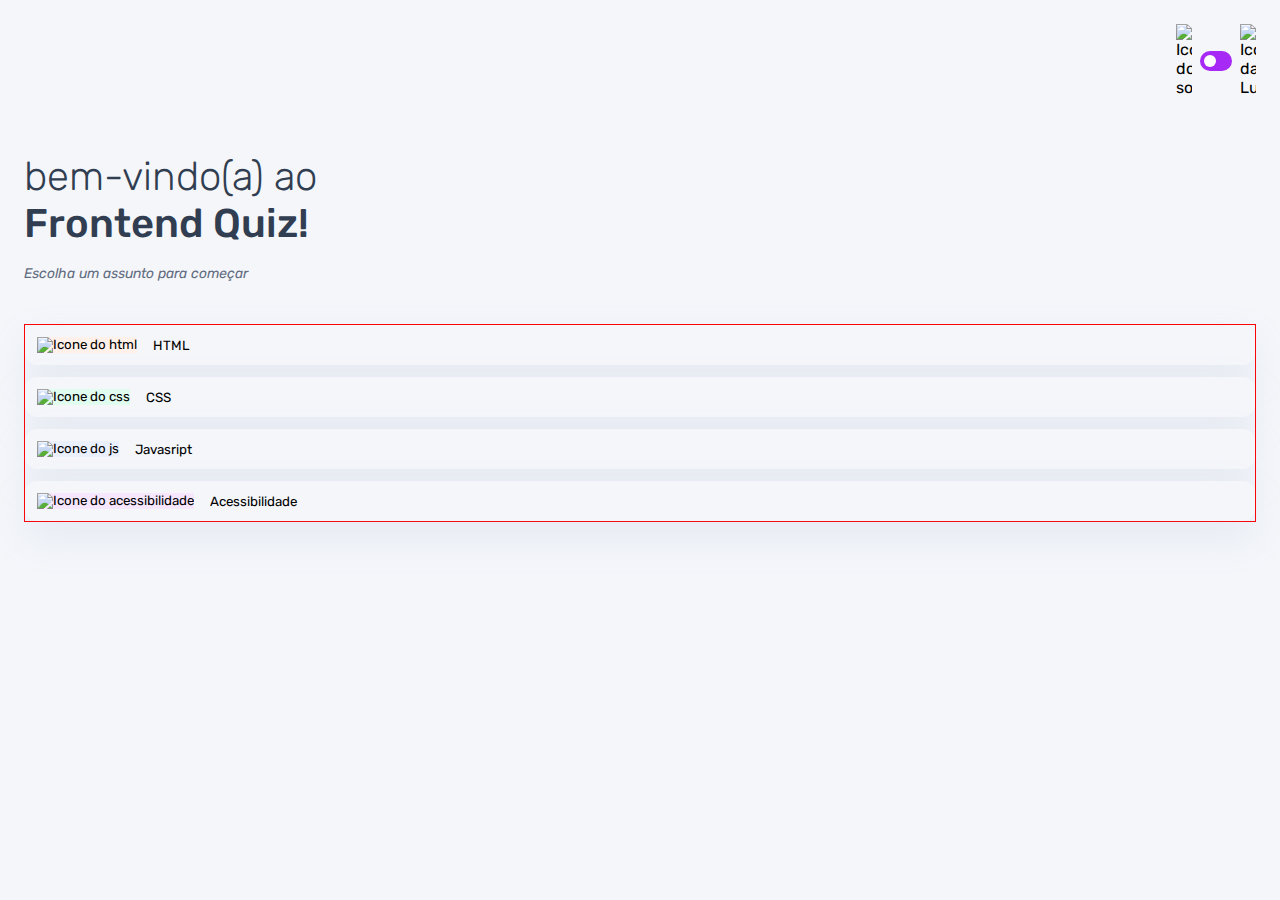
==== index.html @ 38270acf "primeira parte da estilizaçao dos botoes de assunto" ====
<!DOCTYPE html>
<html lang="pt-BR">
<head>
    <meta charset="UTF-8">
    <meta name="viewport" content="width=device-width, initial-scale=1.0">
    <link rel="preconnect" href="https://fonts.googleapis.com">
    <link rel="preconnect" href="https://fonts.gstatic.com" crossorigin>
    <link href="https://fonts.googleapis.com/css2?family=Rubik:ital,wght@0,300..900;1,300..900&display=swap" rel="stylesheet">
    <link rel="stylesheet" href="style.css">
    <title>Quiz App</title>
</head>
<body>
    <header>
        <div class="tema">
            <img src="./assets/images/icon-sun-dark.svg" alt="Icone do sol">
            <button>
                <div></div>
            </button>
            <img src="./assets/images/icon-moon-dark.svg" alt="Icone da Lua">
        </div>
    </header>

    <main>
        <section class="boas_vindas">
            <h1>
                bem-vindo(a) ao <br> 
                <strong>Frontend Quiz!</strong>
            </h1>

            <p>Escolha um assunto para começar</p>
        </section>

        <section class="assuntos">
            <button class="botao_html">
                <div>
                    <img src="./assets/images/icon-html.svg" alt="Icone do html">
                </div>
                HTML
            </button>

            <button class="botao_css">
                <div>
                    <img src="./assets/images/icon-css.svg" alt="Icone do css">
                </div>
                CSS
            </button>

            <button class="botao_javascript">
                <div>
                    <img src="./assets/images/icon-js.svg" alt="Icone do js">
                </div>
                Javasript
            </button>

            <button class="botao_acessibilidade">
                <div>
                    <img src="./assets/images/icon-accessibility.svg" alt="Icone do acessibilidade">
                </div>
                Acessibilidade
            </button>
        </section>
    </main>
</body>
</html>
---- style.css ----
* {
    margin: 0;
    padding: 0;
    box-sizing: border-box;
    font-family: "Rubik", sans-serif;
    --webkit-font-smoothing: antialiased;
}

:root {
    --bg-color: #f4f6fa;
    --purple: #a729f5;
    --white: #fff;
    --primary-text-color: #313e51;
    --secundary-text-color: #626c7f;
    --button-bg: #fff;
    --shadow: 0px 16px 40px 0px rgba(143, 160, 193, 0.14);
    --bg-html: #fff1e9;
    --bg-css: #e0fdef;
    --bg-javascript: #ebf0ff;
    --bg-acessibilidade: #f6e7ff;
    --bg-mobile: url(./assets/images/pattern-background-mobile-light.svg);
}

body {
    height: 100svh;
    background: var(--bg-mobile) var(--bg-color);
    background-repeat: no-repeat;
    background-size: cover;
}

header {
    padding: 16px 24px;
    display: flex;
    justify-content: flex-end;
}

.tema {
    padding: 8px 0;
    display: flex;
    align-items: center;
    gap: 8px;
}

.tema img {
    width: 16px;
}

.tema button {
    height: 20px;
    width: 32px;
    background:var(--purple);
    border: 0;
    border-radius: 999px;
    padding: 4px;
}

.tema button div {
    background: var(--white);
    width: 12px;
    height: 12px;
    border-radius: 999px;
}

main {
    padding: 32px 24px;
}

.boas_vindas {
    margin-bottom: 40px;
}

.boas_vindas h1 {
    font-size: 40px;
    font-weight: 300;
    color: var(--primary-text-color);
    margin-bottom: 16px;
}

.boas_vindas h1 strong {
    font-weight: 500;
}

.boas_vindas p {
    color: var(--secundary-text-color);
    font-size: 14px;
    line-height: 150%;
    font-style: italic;
}

.assuntos {
    border: 1px solid red;

    display: flex;
    flex-direction: column;
    gap: 12px;
}

.assuntos button {
    border: none;
    background: var(--bg-color);
    display: flex;
    align-items: center;
    gap: 16px;
    padding: 12px;
    border-radius: 12px;
    box-shadow: var(--shadow);
}

.botao_html div {
    background: var(--bg-html);
}

.botao_css div {
    background: var(--bg-css);
}

.botao_javascript div {
    background: var(--bg-javascript);
}

.botao_acessibilidade div {
    background: var(--bg-acessibilidade);
}
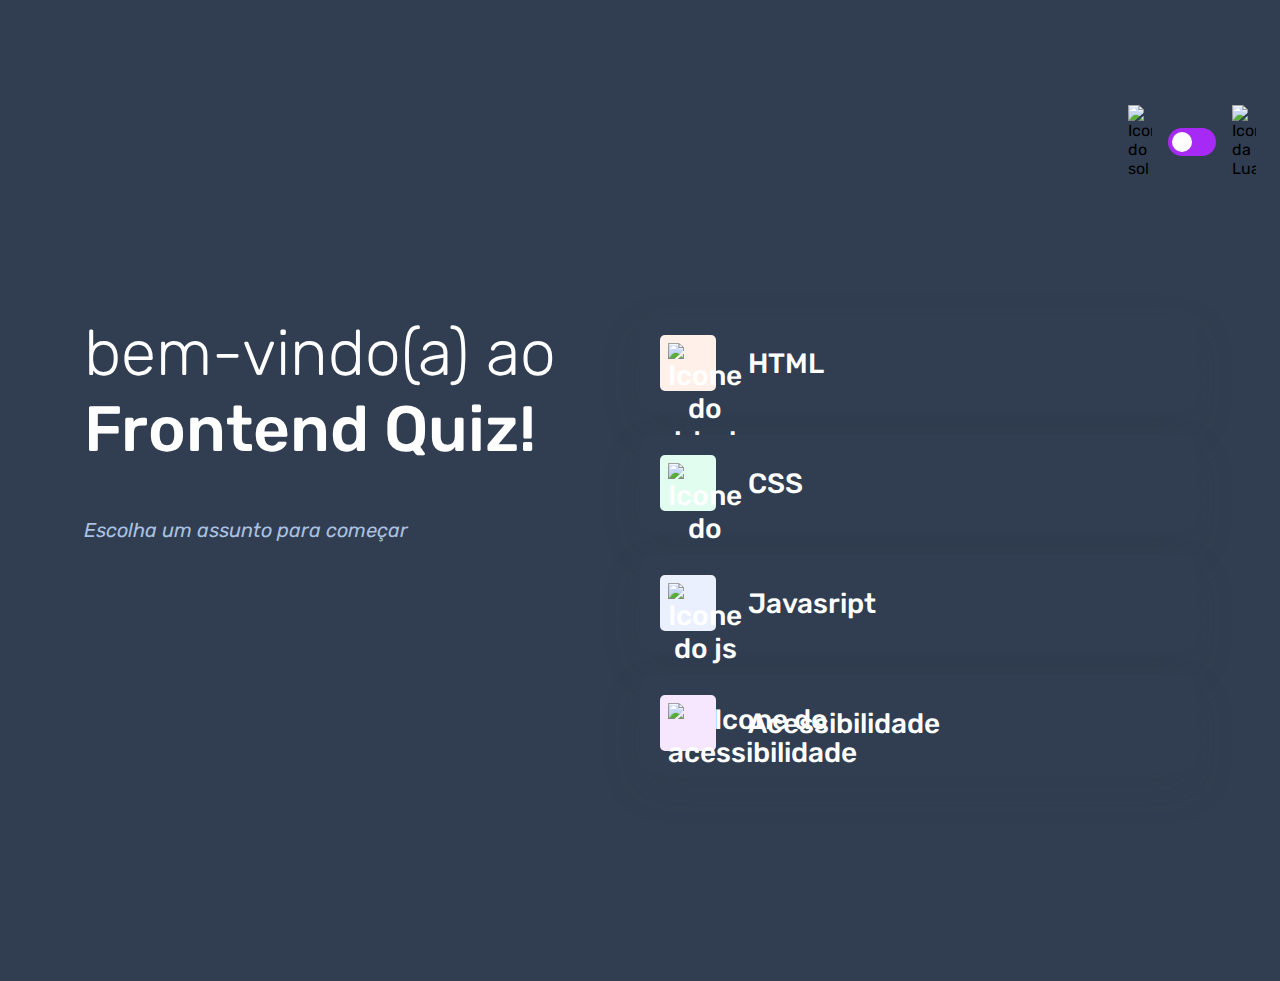
==== commit e5136504: "adaptaçao das cores para o tema escuro" ====
--- a/index.html
+++ b/index.html
@@ -9,7 +9,7 @@
     <link rel="stylesheet" href="style.css">
     <title>Quiz App</title>
 </head>
-<body>
+<body class="escuro">
     <header>
         <div class="tema">
             <img src="./assets/images/icon-sun-dark.svg" alt="Icone do sol">
--- a/style.css
+++ b/style.css
@@ -19,6 +19,17 @@
     --bg-javascript: #ebf0ff;
     --bg-acessibilidade: #f6e7ff;
     --bg-mobile: url(./assets/images/pattern-background-mobile-light.svg);
+    --bg-desktop: url(./assets/images/pattern-background-desktop-light.svg);
+}
+
+body.escuro {
+    --bg-color: #313e51;
+    --bg-mobile: url(./assets/images/pattern-background-mobile-dark.svg);
+    --bg-desktop: url(./assets/images/pattern-background-desktop-dark.svg);
+    --primary-text-color: #fff;
+    --secundary-text-color: #abc1e1;
+    --button-bg: #3b4d66;
+    --shadow: 0px 16px 40px 0px rgba(49, 62, 81, 0.14);
 }
 
 body {
@@ -88,8 +99,6 @@
 }
 
 .assuntos {
-    border: 1px solid red;
-
     display: flex;
     flex-direction: column;
     gap: 12px;
@@ -104,6 +113,20 @@
     padding: 12px;
     border-radius: 12px;
     box-shadow: var(--shadow);
+    font-size: 18px;
+    font-weight: 500;
+    color: var(--primary-text-color);
+}
+
+.assuntos button div {
+    width: 40px;
+    height: 40px;
+    padding: 5px;
+    border-radius: 5px;
+}
+
+.assuntos button img {
+    width: 100%;
 }
 
 .botao_html div {
@@ -120,4 +143,69 @@
 
 .botao_acessibilidade div {
     background: var(--bg-acessibilidade);
+}
+
+@media(min-width: 1100px) {
+    body {
+        background: var(--bg-desktop) var(--bg-color);
+        background-size: cover;
+        background-repeat: no-repeat;
+    }
+
+    header {
+        margin-block: 81px;
+    }
+
+    .tema {
+        gap: 16px;
+    }
+
+    .tema img {
+        width: 24px;
+    }
+
+    .tema button {
+        width: 48px;
+        height: 28px;
+    }
+
+    .tema button div {
+        width: 20px;
+        height: 20px;
+    }
+
+    main {
+        display: flex;
+        max-width: 1160px;
+        margin-inline: auto;
+    }
+
+    section {
+        width: 100%;
+    }
+
+    .boas_vindas h1 {
+        font-size: 64px;
+        margin-bottom: 48px;
+    }
+
+    .boas_vindas p {
+        font-size: 20px;
+    }
+
+    .assuntos {
+        gap: 24px;
+    }
+
+    .assuntos button {
+        font-size: 28px;
+        padding: 20px;
+        gap: 32px;
+    }
+
+    .assuntos button div {
+        width: 56px;
+        height: 56px;
+        padding: 8px;
+    }
 }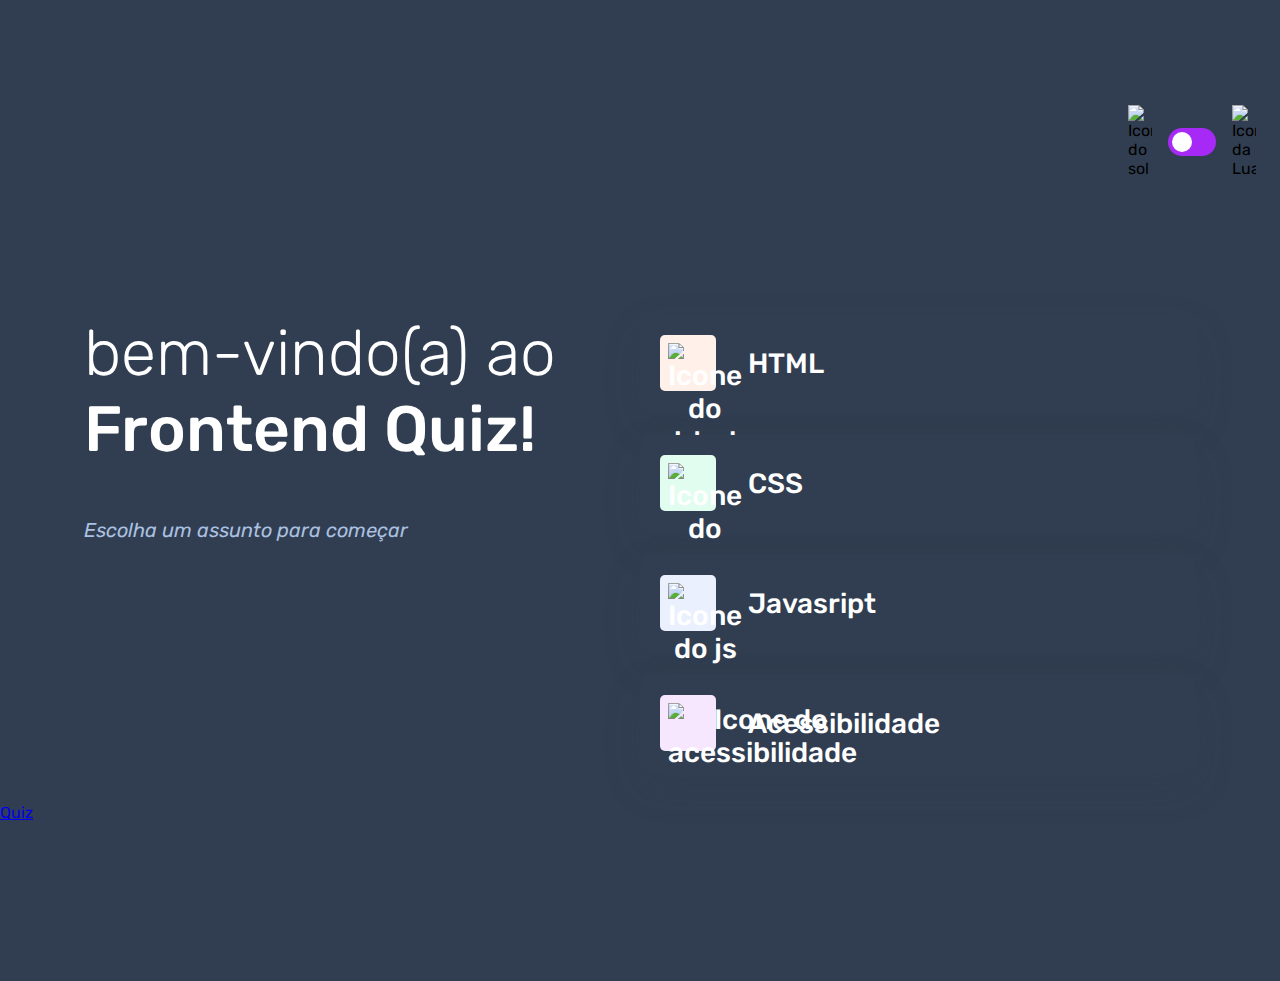
==== commit 8298f262: "criaçao da pagina do quiz" ====
--- a/index.html
+++ b/index.html
@@ -60,5 +60,7 @@
             </button>
         </section>
     </main>
+
+    <a href="./pages/quiz/quiz.html">Quiz</a>
 </body>
 </html>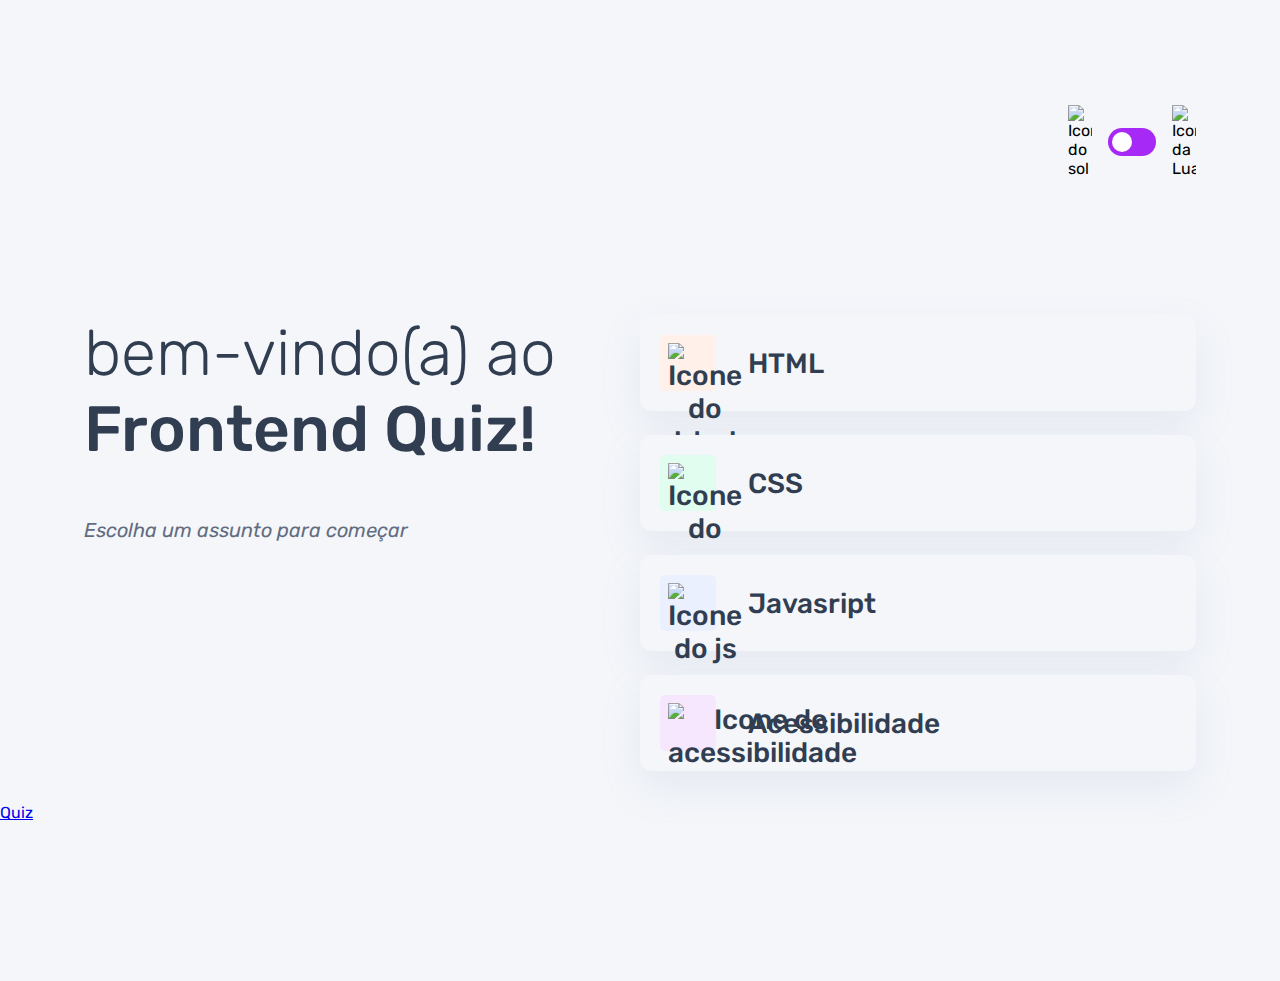
==== commit 1849a4f5: "primeiros ajustes do tema do js" ====
--- a/index.html
+++ b/index.html
@@ -7,9 +7,10 @@
     <link rel="preconnect" href="https://fonts.gstatic.com" crossorigin>
     <link href="https://fonts.googleapis.com/css2?family=Rubik:ital,wght@0,300..900;1,300..900&display=swap" rel="stylesheet">
     <link rel="stylesheet" href="style.css">
+    <script src="./script.js" defer></script>
     <title>Quiz App</title>
 </head>
-<body class="escuro">
+<body>
     <header>
         <div class="tema">
             <img src="./assets/images/icon-sun-dark.svg" alt="Icone do sol">
--- a/style.css
+++ b/style.css
@@ -43,6 +43,8 @@
     padding: 16px 24px;
     display: flex;
     justify-content: flex-end;
+    max-width: 1160px;
+    margin-inline: auto;
 }
 
 .tema {
@@ -63,6 +65,7 @@
     border: 0;
     border-radius: 999px;
     padding: 4px;
+    display: flex;
 }
 
 .tema button div {
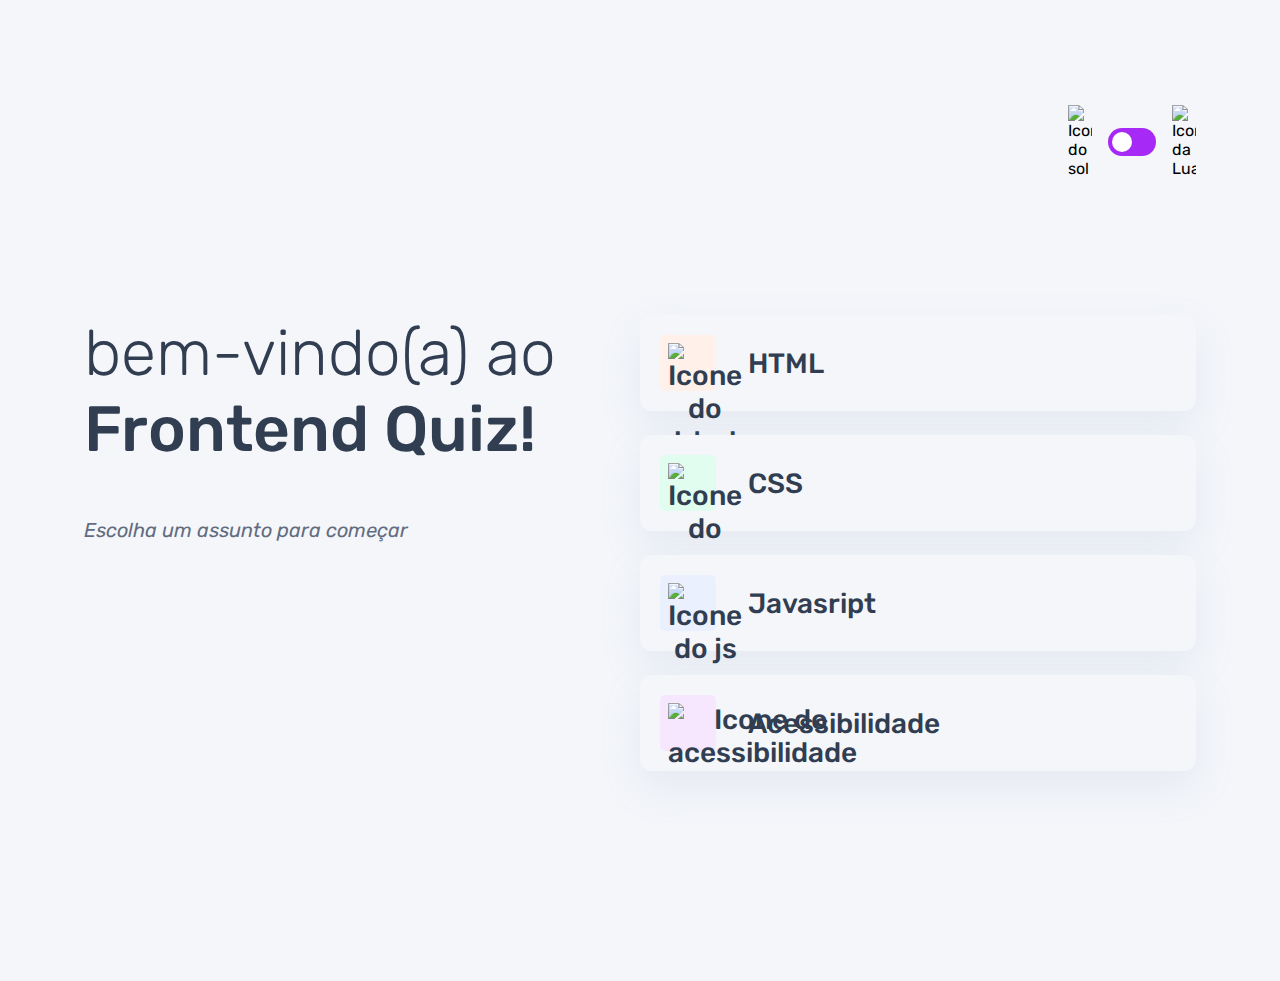
==== commit e4a9900c: "adicionada a funçao escolher tema" ====
--- a/index.html
+++ b/index.html
@@ -7,7 +7,7 @@
     <link rel="preconnect" href="https://fonts.gstatic.com" crossorigin>
     <link href="https://fonts.googleapis.com/css2?family=Rubik:ital,wght@0,300..900;1,300..900&display=swap" rel="stylesheet">
     <link rel="stylesheet" href="style.css">
-    <script src="./script.js" defer></script>
+    <script src="./script.js" defer type="module"></script>
     <title>Quiz App</title>
 </head>
 <body>
@@ -61,7 +61,5 @@
             </button>
         </section>
     </main>
-
-    <a href="./pages/quiz/quiz.html">Quiz</a>
 </body>
 </html>--- a/style.css
+++ b/style.css
@@ -66,6 +66,7 @@
     border-radius: 999px;
     padding: 4px;
     display: flex;
+    cursor: pointer;
 }
 
 .tema button div {
@@ -119,6 +120,7 @@
     font-size: 18px;
     font-weight: 500;
     color: var(--primary-text-color);
+    cursor: pointer;
 }
 
 .assuntos button div {
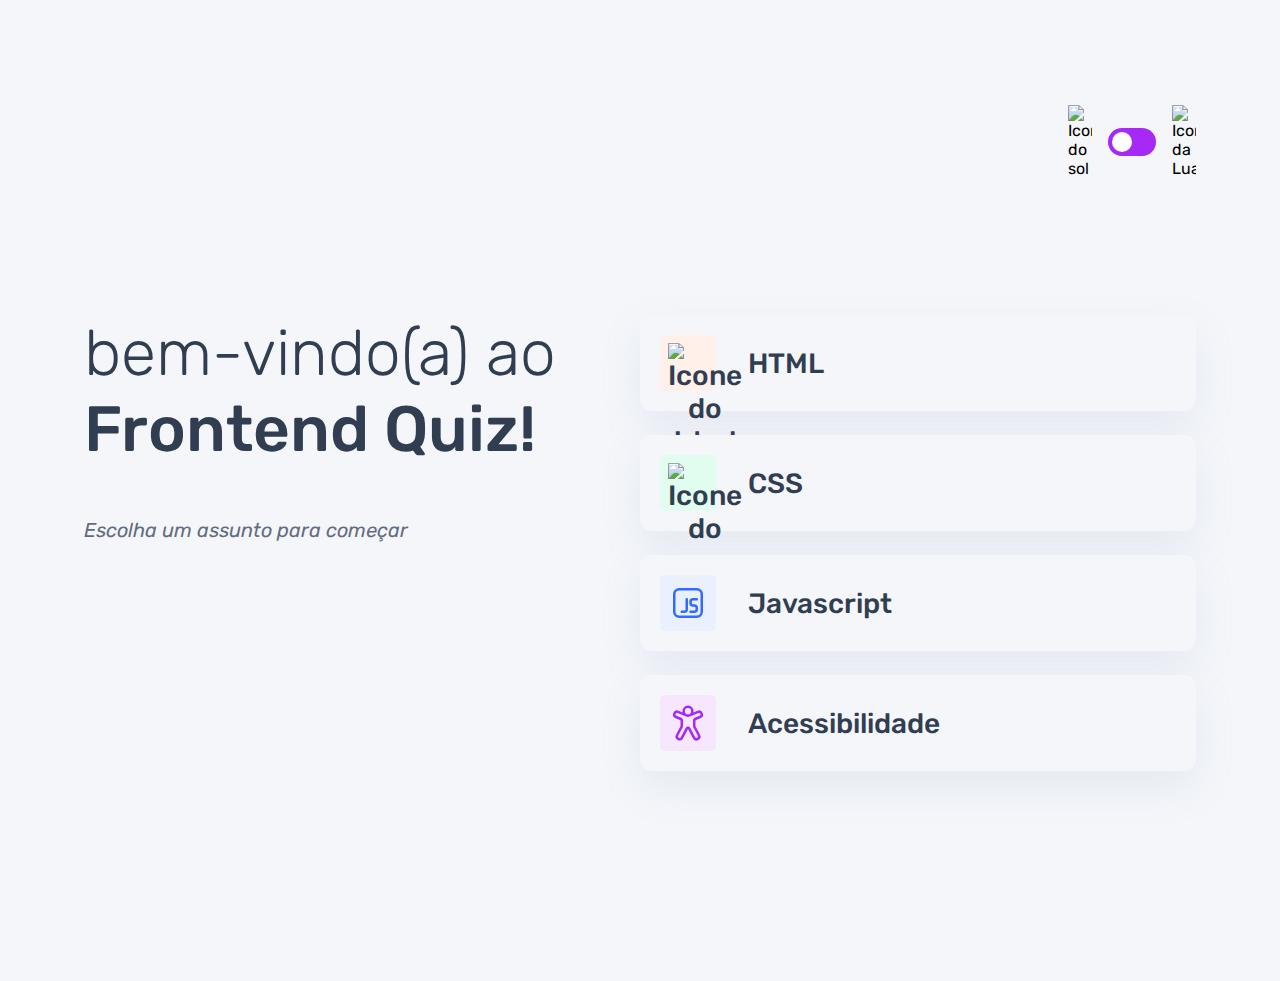
==== commit d939a880: "alteraçao dinamica do assunto da pagina" ====
--- a/index.html
+++ b/index.html
@@ -48,14 +48,14 @@
 
             <button class="botao_javascript">
                 <div>
-                    <img src="./assets/images/icon-js.svg" alt="Icone do js">
+                    <img src="assets/images/icon-javascript.svg" alt="Icone do javascript">
                 </div>
-                Javasript
+                Javascript
             </button>
 
             <button class="botao_acessibilidade">
                 <div>
-                    <img src="./assets/images/icon-accessibility.svg" alt="Icone do acessibilidade">
+                    <img src="./assets/images/icon-acessibilidade.svg" alt="Icone do acessibilidade">
                 </div>
                 Acessibilidade
             </button>
